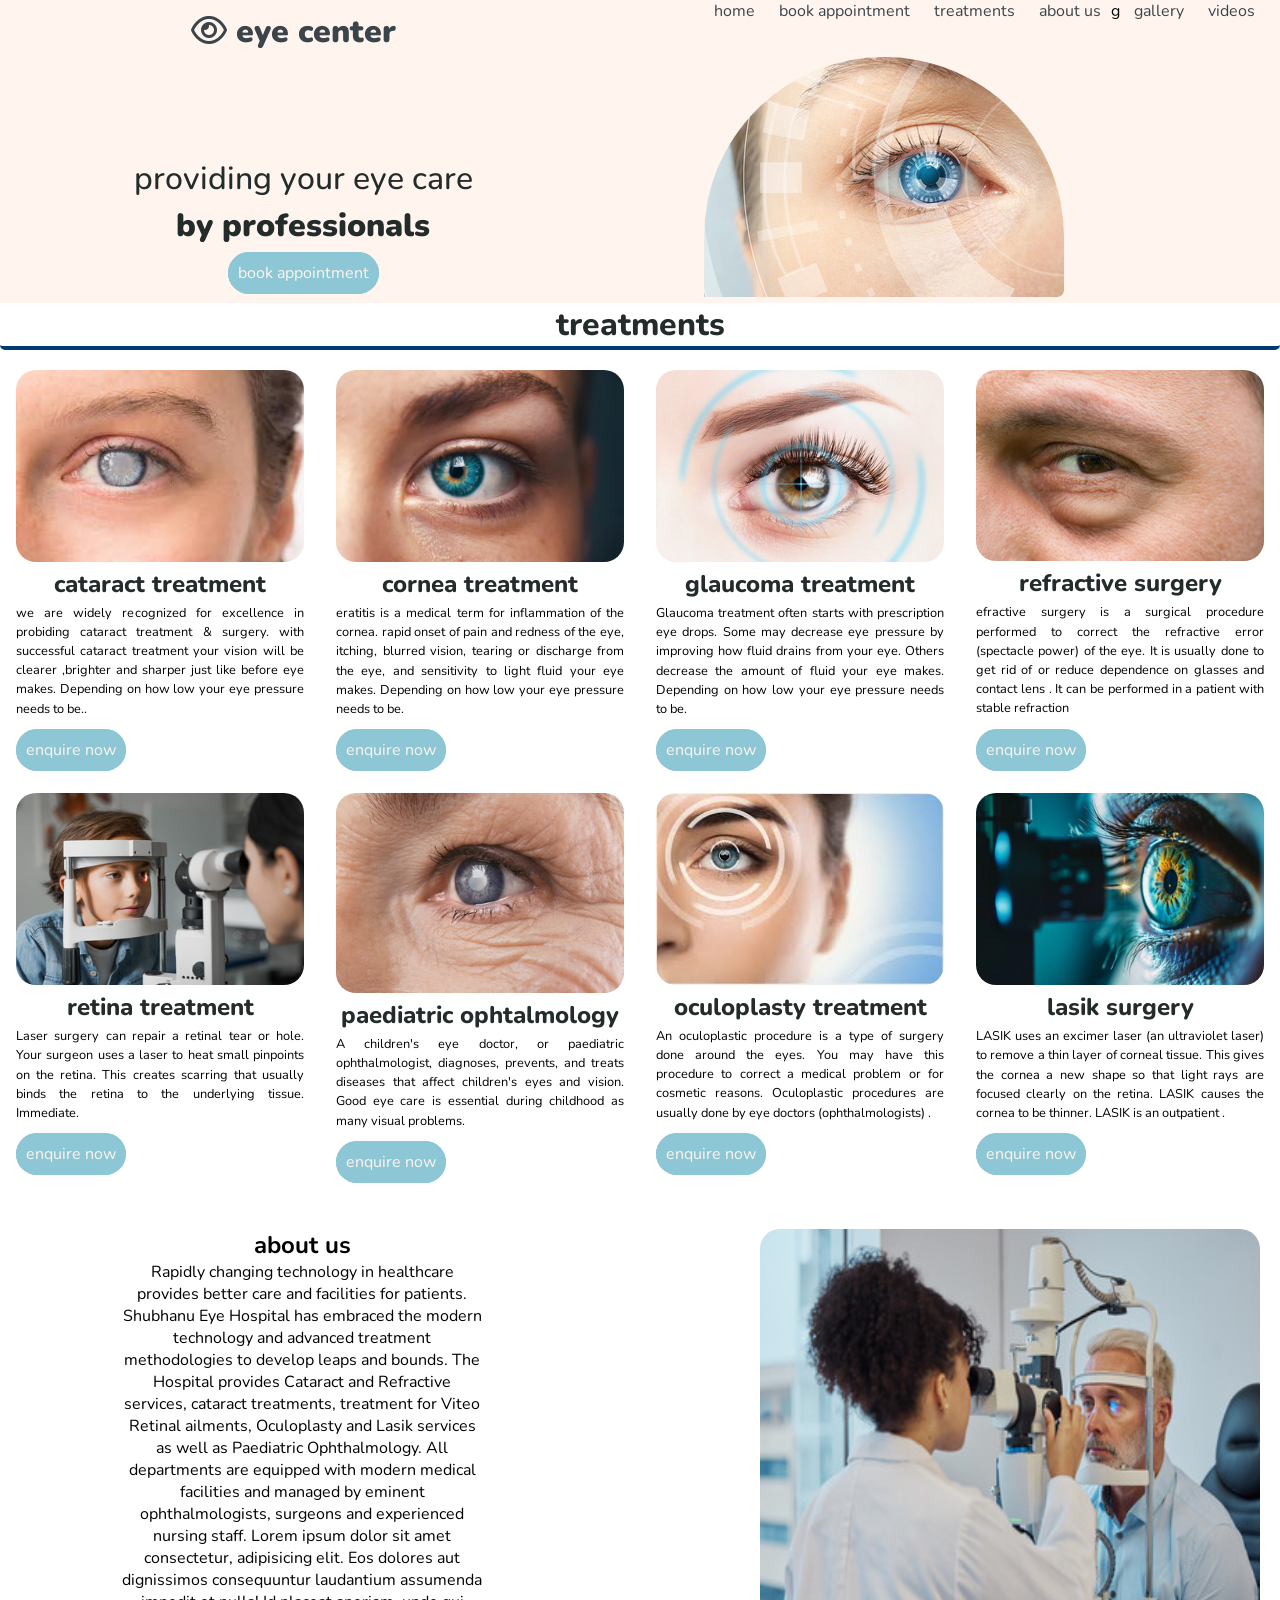
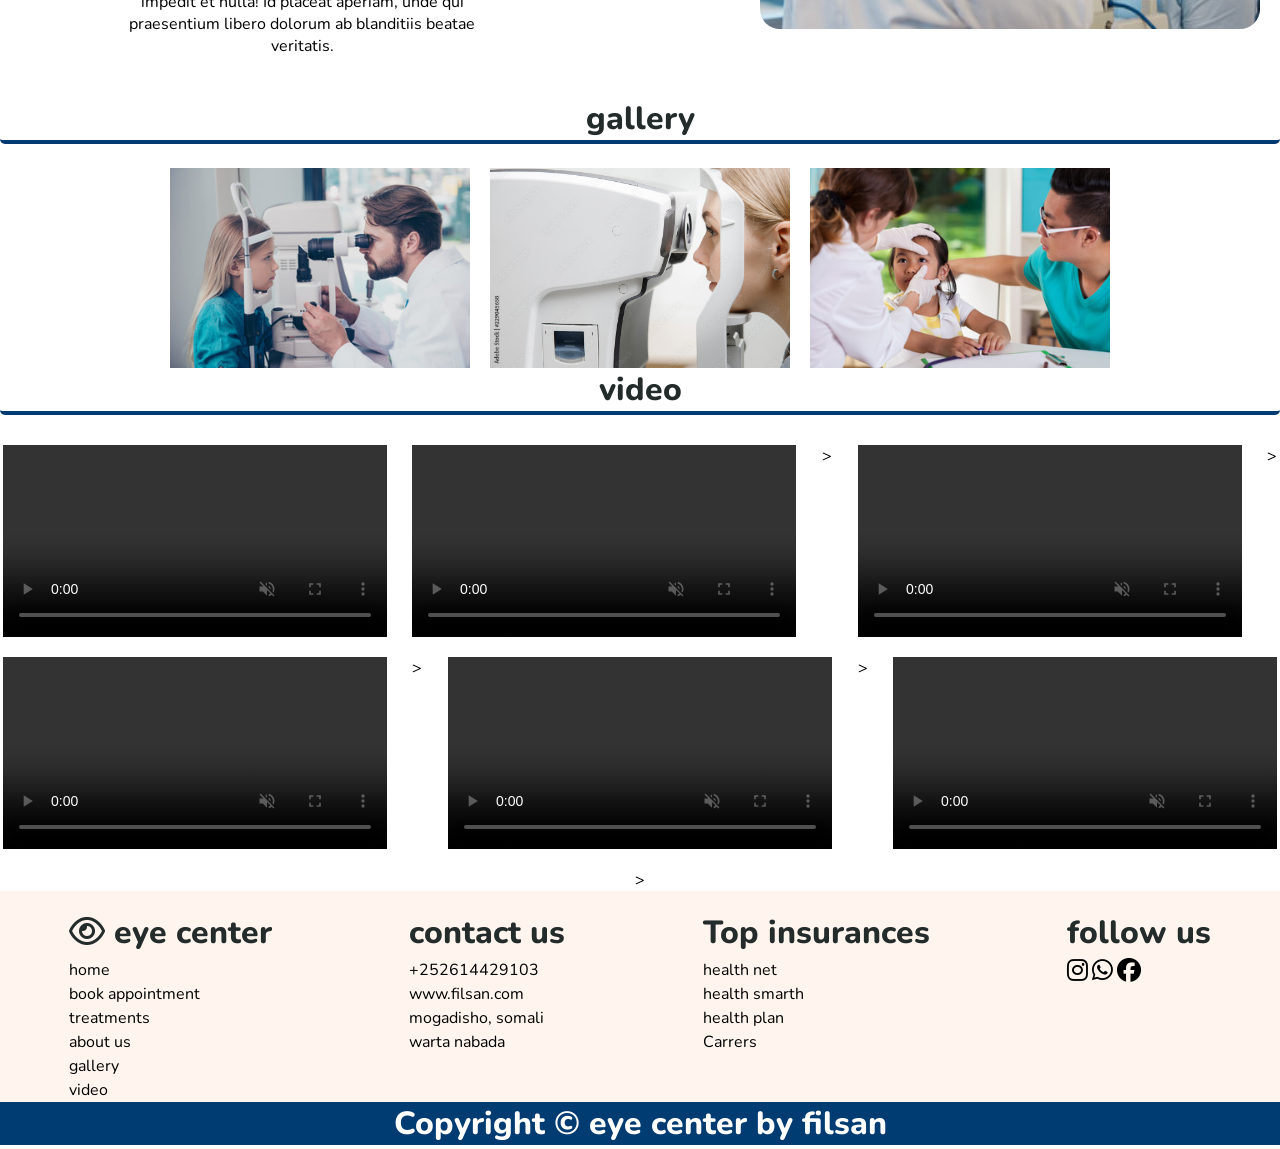
==== index.html @ 273f78d9 "init commit" ====
<!DOCTYPE html>
<html lang="en">
<head>
  <meta charset="UTF-8">
  <meta name="viewport" content="width=device-width, initial-scale=1.0">
  <title>eye hospital</title>
  <link rel="stylesheet" href="style.css">
  <link rel="stylesheet" href="https://cdnjs.cloudflare.com/ajax/libs/font-awesome/6.6.0/css/all.min.css" />
</head>

<body>
  <header class="header">
    <h1 class="logo"><i class="fa-regular fa-eye"></i> eye center</h1>
    <nav class="navbar">
      <a href="#home">home</a>
      <a href="#book appointment">book appointment</a>
      <a href="#treatments">treatments</a>
      <a href="#about us">about us</a>g
      <a href="#gallery">gallery</a>
      <a href="#videos">videos</a>
    </nav>
    <div class="text">
      <h1>providing your eye care</h1>
      <h2>by professionals</h2>
      <a href="#book appointment" class="btn" id="book appointment">book appointment</a>
    </div>
    <div class="img">
      <img src="imges/bakround.jpg" alt="">
    </div>
  </header>
  <h1>treatments</h1>
  <div class="main1" id="treatments">
    <div class="cudur">
      <img src="imges/cudur1.jpeg" alt="">
      <h1>cataract treatment</h1>
      <p>we are widely recognized for excellence in probiding
        cataract treatment & surgery.
        with successful cataract treatment your vision will be clearer
        ,brighter and sharper just like before eye makes. Depending on how low your eye pressure needs to be..
      </p>
      <a href="#" class="btn">enquire now</a>
    </div>

    <div class="cudur">
      <img src="imges/cudur2.avif" alt="">
      <h1>cornea treatment</h1>
      <p>eratitis is a medical term for inflammation of the cornea.
        rapid onset of pain and redness of the eye, itching, blurred vision, tearing or discharge from the eye, and
        sensitivity to light fluid your eye makes. Depending on how low your eye pressure needs to be.
      </p>
      <a href="#" class="btn">enquire now</a>
    </div>

    <div class="cudur">
      <img src="imges/cudur3.jpg" alt="">
      <h1>glaucoma treatment</h1>
      <p>Glaucoma treatment often starts with prescription eye drops. Some may decrease eye pressure by improving how
        fluid drains from your eye. Others decrease the amount of fluid your eye makes. Depending on how low your eye
        pressure needs to be.
      </p>
      <a href="#" class="btn">enquire now</a>
    </div>

    <div class="cudur">
      <img src="imges/cudurk5.jpg" alt="">
      <h1>refractive surgery</h1>
      <p>efractive surgery is a surgical procedure performed to correct the refractive error (spectacle power) of the
        eye. It is usually done to get rid of or reduce dependence on glasses and contact lens . It can be performed in
        a patient with stable refraction
      </p>
      <a href="#" class="btn">enquire now</a>
    </div>

    <div class="cudur">
      <img src="imges/cudurk6.jpg" alt="">
      <h1>retina treatment</h1>
      <p>Laser surgery can repair a retinal tear or hole. Your surgeon uses a laser to heat small pinpoints on the
        retina. This creates scarring that usually binds the retina to the underlying tissue. Immediate.
      </p>
      <a href="#" class="btn">enquire now</a>
    </div>

    <div class="cudur">
      <img src="imges/cudurk7.jpg" alt="">
      <h1>paediatric ophtalmology</h1>
      <p>A children's eye doctor, or paediatric ophthalmologist, diagnoses, prevents, and treats diseases that affect
        children's eyes and vision. Good eye care is essential during childhood as many visual problems.
      </p>
      <a href="#" class="btn">enquire now</a>
    </div>

    <div class="cudur">
      <img src="imges/cudur7.jpeg" alt="">
      <h1>oculoplasty treatment</h1>
      <p>An oculoplastic procedure is a type of surgery done around the eyes. You may have this procedure to correct a
        medical problem or for cosmetic reasons. Oculoplastic procedures are usually done by eye doctors
        (ophthalmologists) .
      </p>
      <a href="#" class="btn">enquire now</a>
    </div>

    <div class="cudur">
      <img src="imges/cudurk8.jpg" alt="">
      <h1>lasik surgery</h1>
      <p>LASIK uses an excimer laser (an ultraviolet laser) to remove a thin layer of corneal tissue. This gives the
        cornea a new shape so that light rays are focused clearly on the retina. LASIK causes the cornea to be thinner.
        LASIK is an outpatient .
      </p>
      <a href="#" class="btn">enquire now</a>
    </div>
  </div>
  <div class="main2">
    <div class="texts">
      <h2 id="about us">about us</h2>
      Rapidly changing technology in healthcare provides better care and facilities for patients. Shubhanu Eye Hospital
      has embraced the modern technology and advanced treatment methodologies to develop leaps and bounds. The Hospital
      provides Cataract and Refractive services, cataract treatments, treatment for Viteo Retinal ailments, Oculoplasty
      and Lasik services as well as Paediatric Ophthalmology. All departments are equipped with modern medical
      facilities and managed by eminent ophthalmologists, surgeons and experienced nursing staff. Lorem ipsum dolor sit
      amet consectetur, adipisicing elit. Eos dolores aut dignissimos consequuntur laudantium assumenda impedit et
      nulla! Id placeat aperiam, unde qui praesentium libero dolorum ab blanditiis beatae veritatis.
    </div>
    <div class="img">
      <img src="imges/about us.jpg" alt="">
    </div>
  </div>
  <h1>gallery</h1>
  <div class="main3">
    <img src="imges/image1.jpg" width="300px" alt="">
    <img src="imges/image2.jpg" width="300px" alt="">
    <img src="imges/image3.jpg" width="300px" alt="">
  </div>
  <h1>video</h1>
  <div class="vidieo">
   
    <video src="vedio/vedio 1.mp4" controls muted></video>
    <video src="vedio/vedio2.mp4" controls muted></video>></video>
    <video src="vedio/vedio3.mp4" controls muted></video>></video>
    <video src="vedio/vedio4.mp4" controls muted></video>></video>
    <video src="vedio/vedio5.mp4" controls muted></video>></video>
    <video src="vedio/vedio6.mp4" controls muted></video>></video>
  </div>
  <footer class="footer">
    <div>
      <h1 ><i class="fa-regular fa-eye"></i> eye center</h1>
      <p>home</p>
      <p>book appointment</p>
      <p>treatments</p>
      <p>about us</p>
      <p>gallery</p>
      <p>video</p>
    </div>
    <div>
      <h1>contact us</h1>
      <p>+252614429103</p>
      <p>www.filsan.com</p>
      <p>mogadisho, somali</p>
      <p>warta nabada</p>
    </div>
    <div>
      <h1>Top insurances</h1>
      <p>health net</p>
      <p>health smarth</p>
      <p>health plan</p>
      <p> Carrers</p>
    </div>
    <div>
      <h1>follow us</h1>
      <p><i class="fa-brands fa-instagram"></i>
        <i class="fa-brands fa-whatsapp"></i>
        <i class="fa-brands fa-facebook"></i>
      </p>
    </div>
  </footer>
  <footer class="coppy">
    <h1>Copyright &#169; eye center by filsan</h1>
  </footer>
</body>
</html>
---- style.css ----
@import url('https://fonts.googleapis.com/css2?family=Nunito:ital,wght@0,200..1000;1,200..1000&display=swap');
*{
  padding: 0;
  margin: 0;
  box-sizing: border-box;
  font-family:  "Nunito";
}
:root{
  ---color1:#003b72;
  ---color2:#8dc7d6;
  --boxshadow: 0px 3px 5px rgba(0,0,0,0.15);
}
.header{
  display: flex;
  flex-wrap: wrap;
  justify-content: space-between;
  background-color: seashell;
}
.header .logo{
  width: 45%;
  color: #3b444b;
  padding-left: 10px;
  padding-top: 10px;
  font-weight: 900;
}
.header .navbar{
  width: 45%;

}
.header .navbar a{
  text-decoration: none;
  color: #3b444b;
  margin: 10px;
}
.header .navbar a:hover{
  color: var(---color1);
  border-bottom: 3px solid var(---color1);
  padding-bottom: 4px;
}
.header .text{
  width: 45%;
  color: #232b2b;
  margin-top: 100px;
  padding-left: 30px;
  text-align: center;
}
.header .text h1{
 font-weight: 500;
}
.header .text h2{
  font-weight: 900;
  font-size: 2em;
  margin-bottom: 15px;
 }
 .btn{
  text-decoration: none;
  border: 10px solid var(---color2);
  background-color: var(---color2);
  border-radius: 30px;
  color: seashell;
 }
 .btn:hover{
  background-color: var(---color1);
  border: 10px solid var(---color1);
  color: #fff;
  border-radius: 10px;
 }
 .header .img{
  width: 45%;
  height: 45%;
 }
.header .img img{
  border-radius: 500px 500px 20px 0;
}
.main1{
  display: flex;
  flex-wrap: wrap;
  
}
.main1 .cudur{
  margin: 1.25%;
  width: 22.5%;
}
.main1 .cudur img{
  width: 100%;
  border-radius: 20px;
}
body>h1{
  color: #232b2b;
  text-align: center;
  font-weight: 800;
  border-bottom: 10px solid var(---color1);
  border-radius: 5px;
  border-bottom-width: 4px;
}
.main1 .cudur h1{
  font-size: 1.5em;
  color: #232b2b;
  font-weight: 800;
  margin-bottom: 4px;
}
.main1 .cudur p{
  font-size: 0.8em;
  margin-bottom: 20px;
  text-align: justify;
  line-height: 1.5;
}
.main2{
  margin-top: 40px;
  width: 100%;
  display: flex;
  justify-content: space-between;
  margin-bottom: 40px;
}
.main2 .texts{
 width: 30%;
 text-align: center;
 padding-left: 20px;
 margin-left: 100px;
}
.main2 .texts h1{
  font-size: 1.5em;
  color: #232b2b;
  font-weight: 800;
  margin-bottom: 4px;
}
.main2 .texts p{
  line-height: 1.5;
  text-align: justify;
}
.main2 .img{
 padding-right: 20px;
}
.main2 .img img{
  width: 500px;
  border-radius: 20px;
  height: 400px;
}
.main3{
  display: flex;
  gap: 20px;
  justify-content: center;
}
 h1{
  font-size: 2em;
  color: #232b2b;
  font-weight: 800;
  margin-bottom: 4px;
  text-align: center;
}
.main3 img{
  margin-top: 20px;
}
.vidieo{
  margin-top: 30PX;
  display: flex; 
  flex-wrap: wrap;
  gap: 20px;
  justify-content: space-around;
}
.vidieo video{
  width: 30%;
}
.footer{
  background-color: seashell;
  display: flex;
  flex-wrap: wrap;
  justify-content: space-around;
  padding-top: 20px;
}
.footer p:hover{
  color: var(---color1);
}
.footer p{
  line-height: 1.5;
}
.footer p i{
  font-size: 1.5em;
}
.coppy{
  background-color: var(---color1);
}
.coppy h1{
  color: #fff;
}
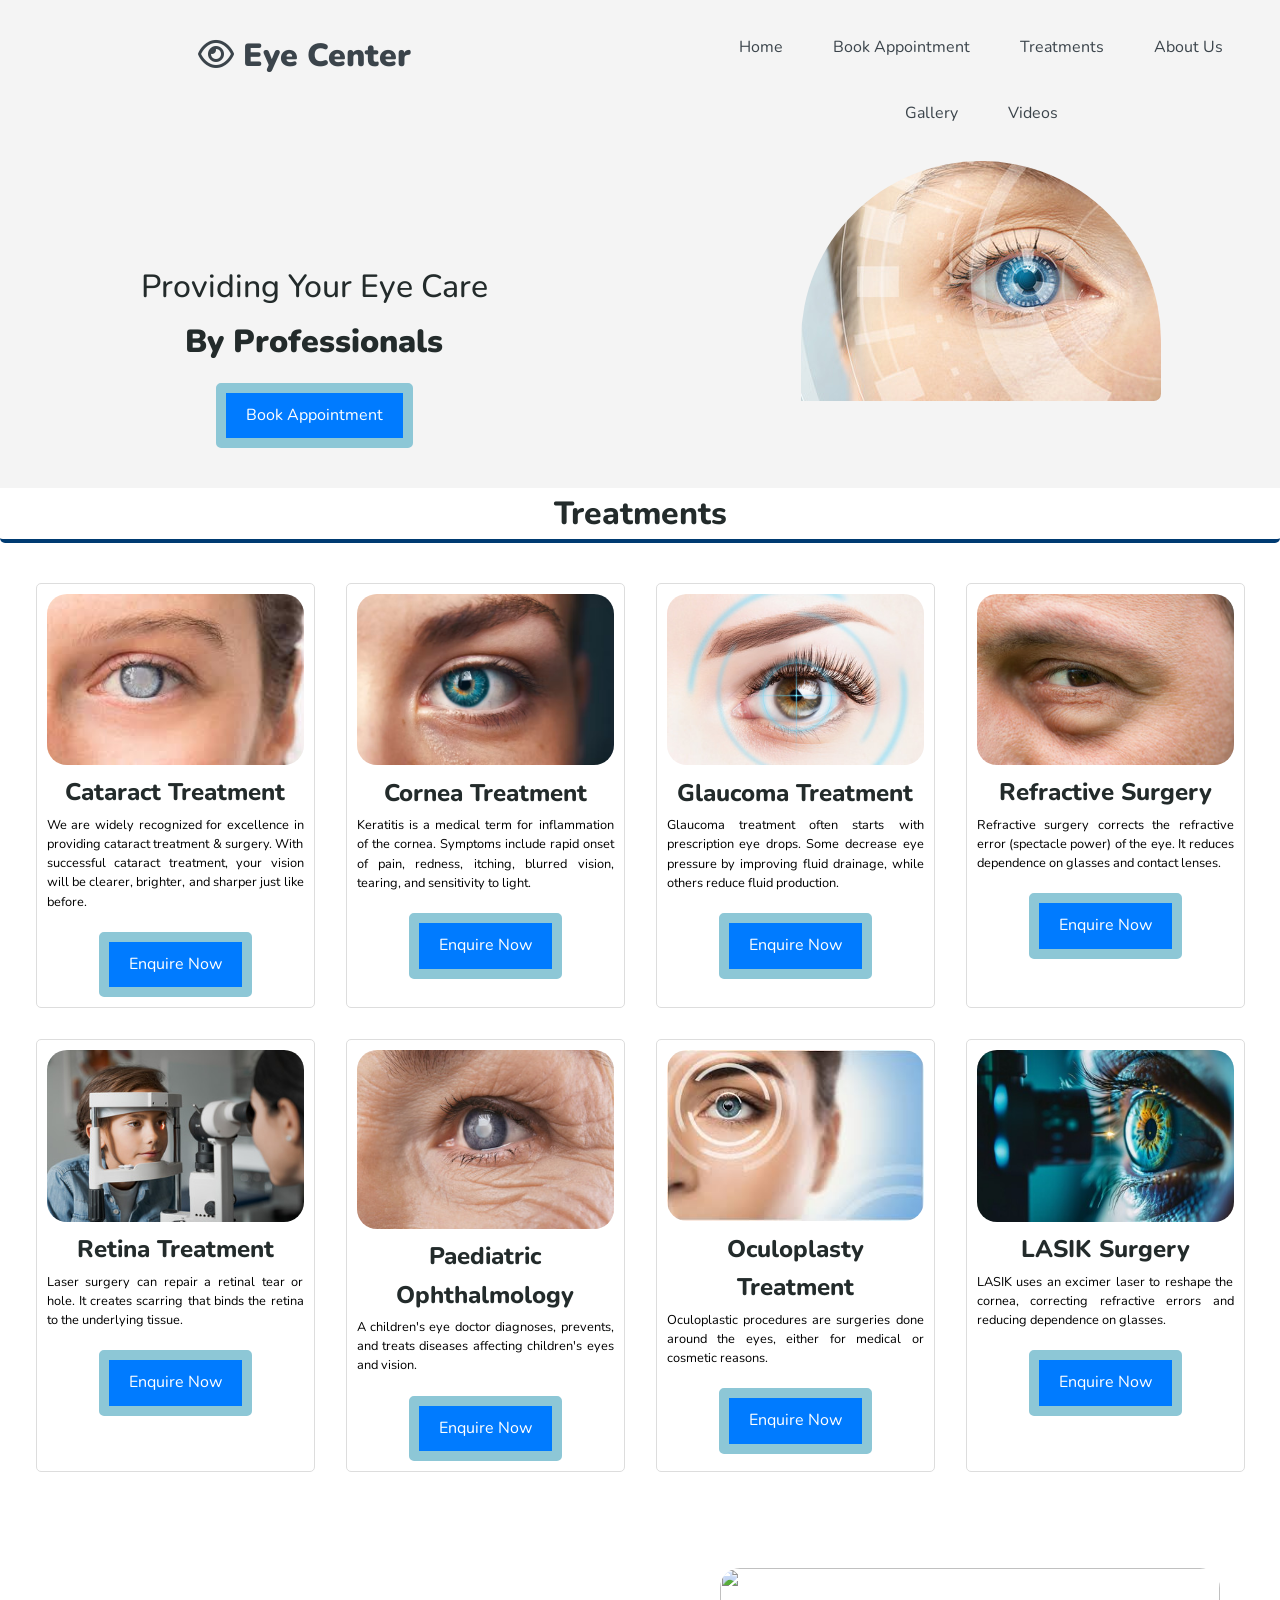
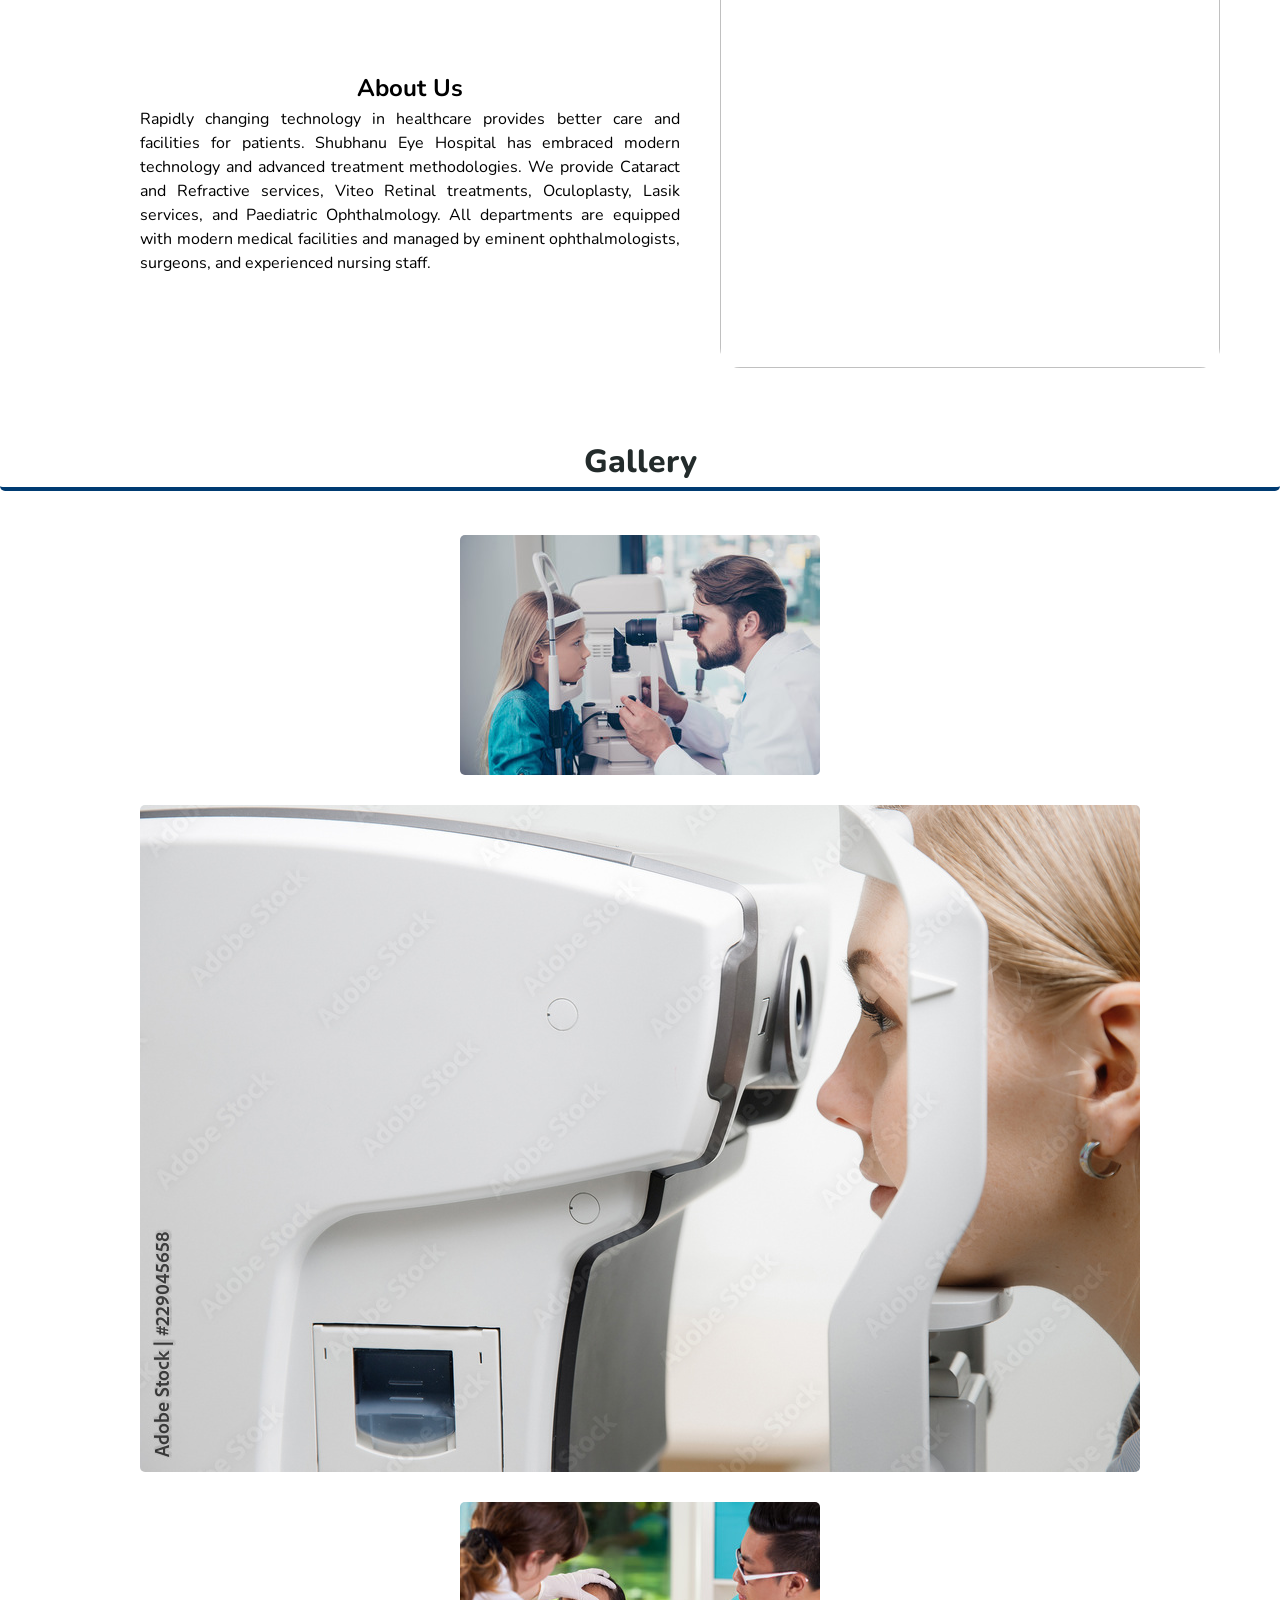
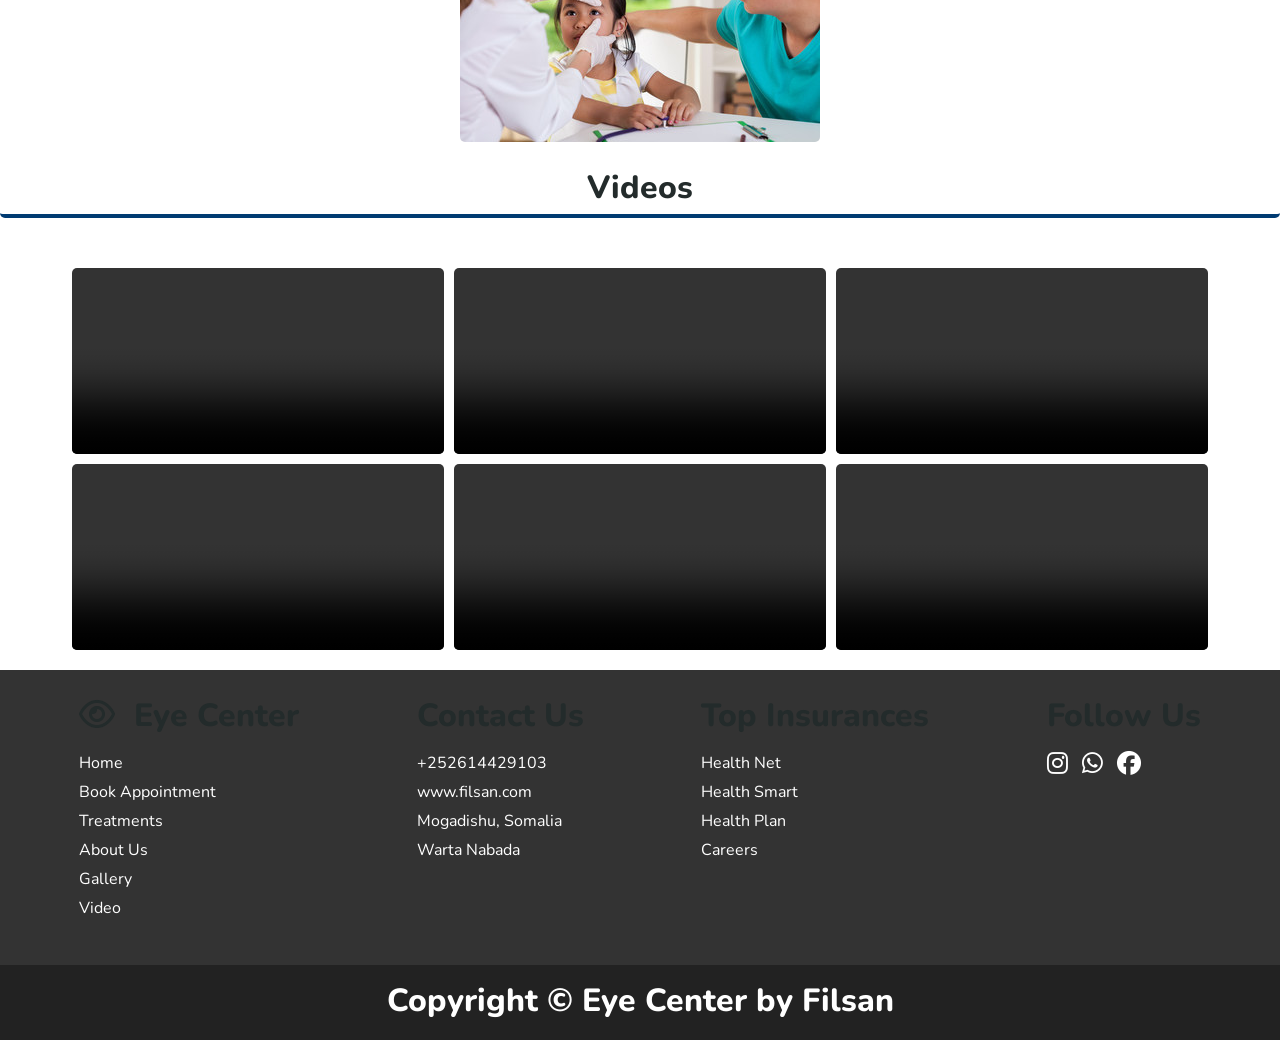
==== commit 3f932784: "Update index.html" ====
--- a/index.html
+++ b/index.html
@@ -3,177 +3,312 @@
 <head>
   <meta charset="UTF-8">
   <meta name="viewport" content="width=device-width, initial-scale=1.0">
-  <title>eye hospital</title>
+  <title>Eye Hospital</title>
   <link rel="stylesheet" href="style.css">
   <link rel="stylesheet" href="https://cdnjs.cloudflare.com/ajax/libs/font-awesome/6.6.0/css/all.min.css" />
+  <style>
+    /* Basic Reset */
+    * {
+      margin: 0;
+      padding: 0;
+      box-sizing: border-box;
+    }
+
+    body {
+      font-family: Arial, sans-serif;
+      line-height: 1.6;
+    }
+
+    .header {
+      text-align: center;
+      padding: 20px;
+      background: #f4f4f4;
+    }
+
+    .header .logo {
+      font-size: 2rem;
+      margin-bottom: 10px;
+    }
+
+    .navbar {
+      display: flex;
+      justify-content: center;
+      flex-wrap: wrap;
+      gap: 10px;
+      margin-bottom: 20px;
+    }
+
+    .navbar a {
+      text-decoration: none;
+      color: #333;
+      padding: 5px 10px;
+    }
+
+    .text {
+      margin-bottom: 20px;
+    }
+
+    .btn {
+      display: inline-block;
+      padding: 10px 20px;
+      background: #007BFF;
+      color: #fff;
+      text-decoration: none;
+      border-radius: 5px;
+    }
+
+    .img img {
+      max-width: 100%;
+      height: auto;
+    }
+
+    .main1, .main2, .main3, .vidieo {
+      padding: 20px;
+      text-align: center;
+    }
+
+    .cudur {
+      margin-bottom: 20px;
+      padding: 10px;
+      border: 1px solid #ddd;
+      border-radius: 5px;
+    }
+
+    .cudur img {
+      max-width: 100%;
+      height: auto;
+      border-radius: 5px;
+    }
+
+    .main2 {
+      display: flex;
+      flex-wrap: wrap;
+      gap: 20px;
+      align-items: center;
+    }
+
+    .main2 .texts {
+      flex: 1;
+      min-width: 300px;
+    }
+
+    .main2 .img {
+      flex: 1;
+      min-width: 300px;
+    }
+
+    .main3, .vidieo {
+      display: flex;
+      flex-wrap: wrap;
+      gap: 10px;
+      justify-content: center;
+    }
+
+    .main3 img, .vidieo video {
+      max-width: 100%;
+      height: auto;
+      border-radius: 5px;
+    }
+
+    .footer {
+      display: flex;
+      flex-wrap: wrap;
+      justify-content: space-around;
+      padding: 20px;
+      background: #333;
+      color: #fff;
+    }
+
+    .footer div {
+      margin-bottom: 20px;
+    }
+
+    .footer h1 {
+      margin-bottom: 10px;
+    }
+
+    .footer p {
+      margin-bottom: 5px;
+    }
+
+    .footer i {
+      margin-right: 10px;
+    }
+
+    .coppy {
+      text-align: center;
+      padding: 10px;
+      background: #222;
+      color: #fff;
+    }
+
+    /* Media Queries for Responsiveness */
+    @media (max-width: 768px) {
+      .navbar {
+        flex-direction: column;
+        align-items: center;
+      }
+
+      .main2 {
+        flex-direction: column;
+      }
+
+      .main3, .vidieo {
+        flex-direction: column;
+      }
+
+      .footer {
+        flex-direction: column;
+        align-items: center;
+        text-align: center;
+      }
+    }
+  </style>
 </head>
 
 <body>
   <header class="header">
-    <h1 class="logo"><i class="fa-regular fa-eye"></i> eye center</h1>
+    <h1 class="logo"><i class="fa-regular fa-eye"></i> Eye Center</h1>
     <nav class="navbar">
-      <a href="#home">home</a>
-      <a href="#book appointment">book appointment</a>
-      <a href="#treatments">treatments</a>
-      <a href="#about us">about us</a>g
-      <a href="#gallery">gallery</a>
-      <a href="#videos">videos</a>
+      <a href="#home">Home</a>
+      <a href="#book-appointment">Book Appointment</a>
+      <a href="#treatments">Treatments</a>
+      <a href="#about-us">About Us</a>
+      <a href="#gallery">Gallery</a>
+      <a href="#videos">Videos</a>
     </nav>
     <div class="text">
-      <h1>providing your eye care</h1>
-      <h2>by professionals</h2>
-      <a href="#book appointment" class="btn" id="book appointment">book appointment</a>
+      <h1>Providing Your Eye Care</h1>
+      <h2>By Professionals</h2>
+      <a href="#book-appointment" class="btn" id="book-appointment">Book Appointment</a>
     </div>
     <div class="img">
       <img src="imges/bakround.jpg" alt="">
     </div>
   </header>
-  <h1>treatments</h1>
+
+  <h1>Treatments</h1>
   <div class="main1" id="treatments">
     <div class="cudur">
       <img src="imges/cudur1.jpeg" alt="">
-      <h1>cataract treatment</h1>
-      <p>we are widely recognized for excellence in probiding
-        cataract treatment & surgery.
-        with successful cataract treatment your vision will be clearer
-        ,brighter and sharper just like before eye makes. Depending on how low your eye pressure needs to be..
-      </p>
-      <a href="#" class="btn">enquire now</a>
+      <h1>Cataract Treatment</h1>
+      <p>We are widely recognized for excellence in providing cataract treatment & surgery. With successful cataract treatment, your vision will be clearer, brighter, and sharper just like before.</p>
+      <a href="#" class="btn">Enquire Now</a>
     </div>
 
     <div class="cudur">
       <img src="imges/cudur2.avif" alt="">
-      <h1>cornea treatment</h1>
-      <p>eratitis is a medical term for inflammation of the cornea.
-        rapid onset of pain and redness of the eye, itching, blurred vision, tearing or discharge from the eye, and
-        sensitivity to light fluid your eye makes. Depending on how low your eye pressure needs to be.
-      </p>
-      <a href="#" class="btn">enquire now</a>
+      <h1>Cornea Treatment</h1>
+      <p>Keratitis is a medical term for inflammation of the cornea. Symptoms include rapid onset of pain, redness, itching, blurred vision, tearing, and sensitivity to light.</p>
+      <a href="#" class="btn">Enquire Now</a>
     </div>
 
     <div class="cudur">
       <img src="imges/cudur3.jpg" alt="">
-      <h1>glaucoma treatment</h1>
-      <p>Glaucoma treatment often starts with prescription eye drops. Some may decrease eye pressure by improving how
-        fluid drains from your eye. Others decrease the amount of fluid your eye makes. Depending on how low your eye
-        pressure needs to be.
-      </p>
-      <a href="#" class="btn">enquire now</a>
+      <h1>Glaucoma Treatment</h1>
+      <p>Glaucoma treatment often starts with prescription eye drops. Some decrease eye pressure by improving fluid drainage, while others reduce fluid production.</p>
+      <a href="#" class="btn">Enquire Now</a>
     </div>
 
     <div class="cudur">
       <img src="imges/cudurk5.jpg" alt="">
-      <h1>refractive surgery</h1>
-      <p>efractive surgery is a surgical procedure performed to correct the refractive error (spectacle power) of the
-        eye. It is usually done to get rid of or reduce dependence on glasses and contact lens . It can be performed in
-        a patient with stable refraction
-      </p>
-      <a href="#" class="btn">enquire now</a>
+      <h1>Refractive Surgery</h1>
+      <p>Refractive surgery corrects the refractive error (spectacle power) of the eye. It reduces dependence on glasses and contact lenses.</p>
+      <a href="#" class="btn">Enquire Now</a>
     </div>
 
     <div class="cudur">
       <img src="imges/cudurk6.jpg" alt="">
-      <h1>retina treatment</h1>
-      <p>Laser surgery can repair a retinal tear or hole. Your surgeon uses a laser to heat small pinpoints on the
-        retina. This creates scarring that usually binds the retina to the underlying tissue. Immediate.
-      </p>
-      <a href="#" class="btn">enquire now</a>
+      <h1>Retina Treatment</h1>
+      <p>Laser surgery can repair a retinal tear or hole. It creates scarring that binds the retina to the underlying tissue.</p>
+      <a href="#" class="btn">Enquire Now</a>
     </div>
 
     <div class="cudur">
       <img src="imges/cudurk7.jpg" alt="">
-      <h1>paediatric ophtalmology</h1>
-      <p>A children's eye doctor, or paediatric ophthalmologist, diagnoses, prevents, and treats diseases that affect
-        children's eyes and vision. Good eye care is essential during childhood as many visual problems.
-      </p>
-      <a href="#" class="btn">enquire now</a>
+      <h1>Paediatric Ophthalmology</h1>
+      <p>A children's eye doctor diagnoses, prevents, and treats diseases affecting children's eyes and vision.</p>
+      <a href="#" class="btn">Enquire Now</a>
     </div>
 
     <div class="cudur">
       <img src="imges/cudur7.jpeg" alt="">
-      <h1>oculoplasty treatment</h1>
-      <p>An oculoplastic procedure is a type of surgery done around the eyes. You may have this procedure to correct a
-        medical problem or for cosmetic reasons. Oculoplastic procedures are usually done by eye doctors
-        (ophthalmologists) .
-      </p>
-      <a href="#" class="btn">enquire now</a>
+      <h1>Oculoplasty Treatment</h1>
+      <p>Oculoplastic procedures are surgeries done around the eyes, either for medical or cosmetic reasons.</p>
+      <a href="#" class="btn">Enquire Now</a>
     </div>
 
     <div class="cudur">
       <img src="imges/cudurk8.jpg" alt="">
-      <h1>lasik surgery</h1>
-      <p>LASIK uses an excimer laser (an ultraviolet laser) to remove a thin layer of corneal tissue. This gives the
-        cornea a new shape so that light rays are focused clearly on the retina. LASIK causes the cornea to be thinner.
-        LASIK is an outpatient .
-      </p>
-      <a href="#" class="btn">enquire now</a>
+      <h1>LASIK Surgery</h1>
+      <p>LASIK uses an excimer laser to reshape the cornea, correcting refractive errors and reducing dependence on glasses.</p>
+      <a href="#" class="btn">Enquire Now</a>
     </div>
   </div>
+
   <div class="main2">
     <div class="texts">
-      <h2 id="about us">about us</h2>
-      Rapidly changing technology in healthcare provides better care and facilities for patients. Shubhanu Eye Hospital
-      has embraced the modern technology and advanced treatment methodologies to develop leaps and bounds. The Hospital
-      provides Cataract and Refractive services, cataract treatments, treatment for Viteo Retinal ailments, Oculoplasty
-      and Lasik services as well as Paediatric Ophthalmology. All departments are equipped with modern medical
-      facilities and managed by eminent ophthalmologists, surgeons and experienced nursing staff. Lorem ipsum dolor sit
-      amet consectetur, adipisicing elit. Eos dolores aut dignissimos consequuntur laudantium assumenda impedit et
-      nulla! Id placeat aperiam, unde qui praesentium libero dolorum ab blanditiis beatae veritatis.
+      <h2 id="about-us">About Us</h2>
+      <p>Rapidly changing technology in healthcare provides better care and facilities for patients. Shubhanu Eye Hospital has embraced modern technology and advanced treatment methodologies. We provide Cataract and Refractive services, Viteo Retinal treatments, Oculoplasty, Lasik services, and Paediatric Ophthalmology. All departments are equipped with modern medical facilities and managed by eminent ophthalmologists, surgeons, and experienced nursing staff.</p>
     </div>
     <div class="img">
-      <img src="imges/about us.jpg" alt="">
+      <img src="imges/about-us.jpg" alt="">
     </div>
   </div>
-  <h1>gallery</h1>
+
+  <h1>Gallery</h1>
   <div class="main3">
-    <img src="imges/image1.jpg" width="300px" alt="">
-    <img src="imges/image2.jpg" width="300px" alt="">
-    <img src="imges/image3.jpg" width="300px" alt="">
+    <img src="imges/image1.jpg" alt="">
+    <img src="imges/image2.jpg" alt="">
+    <img src="imges/image3.jpg" alt="">
   </div>
-  <h1>video</h1>
+
+  <h1>Videos</h1>
   <div class="vidieo">
-   
-    <video src="vedio/vedio 1.mp4" controls muted></video>
-    <video src="vedio/vedio2.mp4" controls muted></video>></video>
-    <video src="vedio/vedio3.mp4" controls muted></video>></video>
-    <video src="vedio/vedio4.mp4" controls muted></video>></video>
-    <video src="vedio/vedio5.mp4" controls muted></video>></video>
-    <video src="vedio/vedio6.mp4" controls muted></video>></video>
+    <video src="vedio/vedio1.mp4" controls muted></video>
+    <video src="vedio/vedio2.mp4" controls muted></video>
+    <video src="vedio/vedio3.mp4" controls muted></video>
+    <video src="vedio/vedio4.mp4" controls muted></video>
+    <video src="vedio/vedio5.mp4" controls muted></video>
+    <video src="vedio/vedio6.mp4" controls muted></video>
   </div>
+
   <footer class="footer">
     <div>
-      <h1 ><i class="fa-regular fa-eye"></i> eye center</h1>
-      <p>home</p>
-      <p>book appointment</p>
-      <p>treatments</p>
-      <p>about us</p>
-      <p>gallery</p>
-      <p>video</p>
+      <h1><i class="fa-regular fa-eye"></i> Eye Center</h1>
+      <p>Home</p>
+      <p>Book Appointment</p>
+      <p>Treatments</p>
+      <p>About Us</p>
+      <p>Gallery</p>
+      <p>Video</p>
     </div>
     <div>
-      <h1>contact us</h1>
+      <h1>Contact Us</h1>
       <p>+252614429103</p>
       <p>www.filsan.com</p>
-      <p>mogadisho, somali</p>
-      <p>warta nabada</p>
+      <p>Mogadishu, Somalia</p>
+      <p>Warta Nabada</p>
     </div>
     <div>
-      <h1>Top insurances</h1>
-      <p>health net</p>
-      <p>health smarth</p>
-      <p>health plan</p>
-      <p> Carrers</p>
+      <h1>Top Insurances</h1>
+      <p>Health Net</p>
+      <p>Health Smart</p>
+      <p>Health Plan</p>
+      <p>Careers</p>
     </div>
     <div>
-      <h1>follow us</h1>
-      <p><i class="fa-brands fa-instagram"></i>
+      <h1>Follow Us</h1>
+      <p>
+        <i class="fa-brands fa-instagram"></i>
         <i class="fa-brands fa-whatsapp"></i>
         <i class="fa-brands fa-facebook"></i>
       </p>
     </div>
   </footer>
+
   <footer class="coppy">
-    <h1>Copyright &#169; eye center by filsan</h1>
+    <h1>Copyright &#169; Eye Center by Filsan</h1>
   </footer>
 </body>
-</html>+</html>
